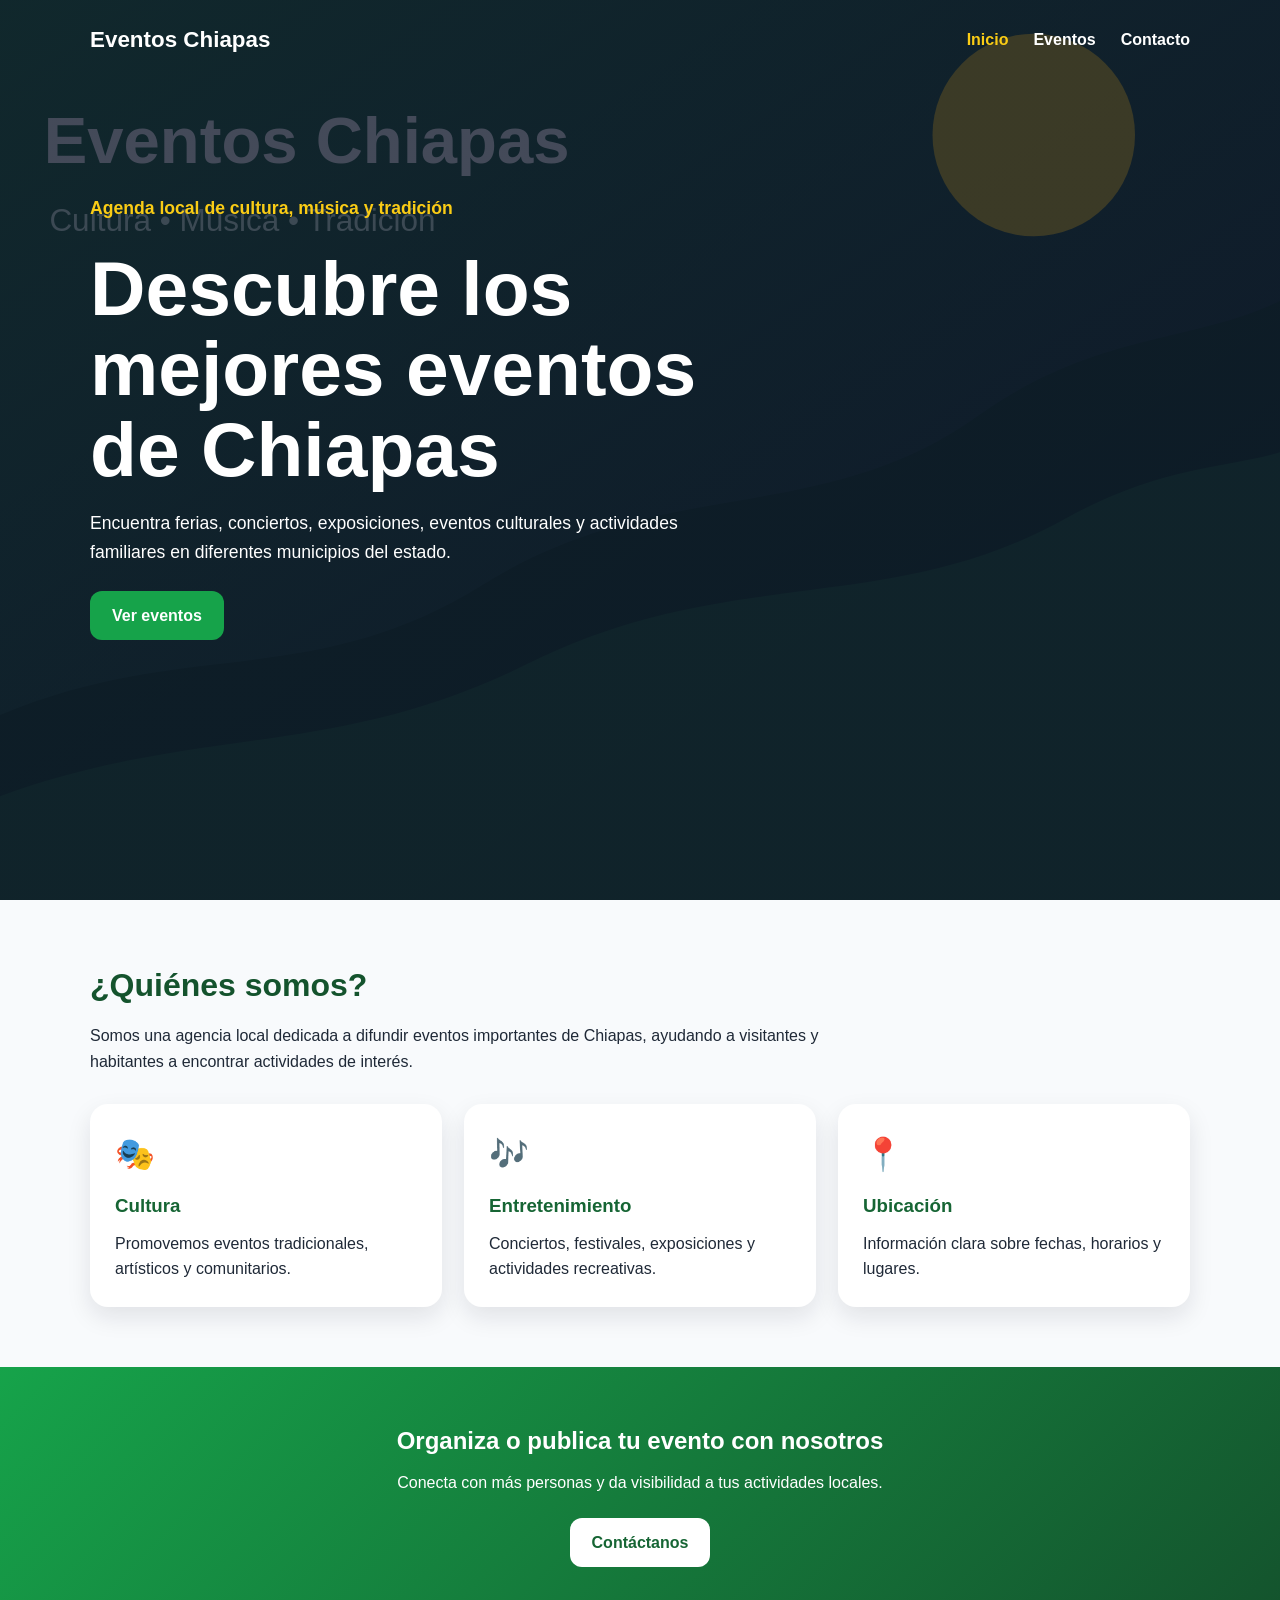
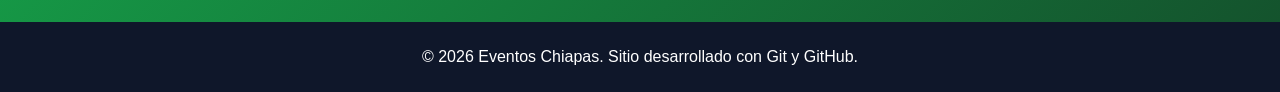
==== index.html @ 4dd18655 "Estructura inicial del sitio web" ====
<!DOCTYPE html>
<html lang="es">
<head>
  <meta charset="UTF-8" />
  <meta name="viewport" content="width=device-width, initial-scale=1.0" />
  <title>Eventos Chiapas | Inicio</title>
  <link rel="stylesheet" href="css/style.css" />
</head>
<body>
  <header class="header">
    <nav class="navbar">
      <a href="index.html" class="logo">Eventos Chiapas</a>
      <button class="menu-btn" id="menuBtn">☰</button>
      <ul class="nav-links" id="navLinks">
        <li><a href="index.html" class="active">Inicio</a></li>
        <li><a href="eventos.html">Eventos</a></li>
        <li><a href="contacto.html">Contacto</a></li>
      </ul>
    </nav>

    <section class="hero">
      <div class="hero-content">
        <p class="tag">Agenda local de cultura, música y tradición</p>
        <h1>Descubre los mejores eventos de Chiapas</h1>
        <p>
          Encuentra ferias, conciertos, exposiciones, eventos culturales y actividades familiares
          en diferentes municipios del estado.
        </p>
        <a href="eventos.html" class="btn">Ver eventos</a>
      </div>
    </section>
  </header>

  <main>
    <section class="section">
      <h2>¿Quiénes somos?</h2>
      <p class="section-text">
        Somos una agencia local dedicada a difundir eventos importantes de Chiapas,
        ayudando a visitantes y habitantes a encontrar actividades de interés.
      </p>

      <div class="cards">
        <article class="card">
          <span>🎭</span>
          <h3>Cultura</h3>
          <p>Promovemos eventos tradicionales, artísticos y comunitarios.</p>
        </article>

        <article class="card">
          <span>🎶</span>
          <h3>Entretenimiento</h3>
          <p>Conciertos, festivales, exposiciones y actividades recreativas.</p>
        </article>

        <article class="card">
          <span>📍</span>
          <h3>Ubicación</h3>
          <p>Información clara sobre fechas, horarios y lugares.</p>
        </article>
      </div>
    </section>

    <section class="banner">
      <h2>Organiza o publica tu evento con nosotros</h2>
      <p>Conecta con más personas y da visibilidad a tus actividades locales.</p>
      <a href="contacto.html" class="btn btn-light">Contáctanos</a>
    </section>
  </main>

  <footer class="footer">
    <p>&copy; 2026 Eventos Chiapas. Sitio desarrollado con Git y GitHub.</p>
  </footer>

  <script src="js/script.js"></script>
</body>
</html>
---- css/style.css ----
* {
  box-sizing: border-box;
  margin: 0;
  padding: 0;
}

body {
  font-family: Arial, Helvetica, sans-serif;
  color: #1f2937;
  background-color: #f8fafc;
  line-height: 1.6;
}

a {
  text-decoration: none;
}

.header {
  min-height: 100vh;
  background: linear-gradient(rgba(15, 23, 42, 0.78), rgba(15, 23, 42, 0.78)),
    url("../img/chiapas-eventos.svg");
  background-size: cover;
  background-position: center;
  color: #ffffff;
}

.navbar {
  width: min(1100px, 92%);
  margin: auto;
  padding: 22px 0;
  display: flex;
  justify-content: space-between;
  align-items: center;
}

.logo {
  color: #ffffff;
  font-size: 1.4rem;
  font-weight: 800;
}

.nav-links {
  list-style: none;
  display: flex;
  gap: 25px;
}

.nav-links a {
  color: #ffffff;
  font-weight: 600;
}

.nav-links a:hover,
.nav-links a.active {
  color: #facc15;
}

.menu-btn {
  display: none;
  background: none;
  color: #ffffff;
  border: none;
  font-size: 1.8rem;
  cursor: pointer;
}

.hero {
  width: min(1100px, 92%);
  margin: auto;
  min-height: 75vh;
  display: flex;
  align-items: center;
}

.hero-content {
  max-width: 650px;
}

.tag {
  color: #facc15;
  font-weight: 700;
  margin-bottom: 12px;
}

.hero h1 {
  font-size: clamp(2.3rem, 6vw, 4.8rem);
  line-height: 1.05;
  margin-bottom: 20px;
}

.hero p {
  margin-bottom: 25px;
  font-size: 1.1rem;
}

.btn {
  display: inline-block;
  background: #16a34a;
  color: #ffffff;
  padding: 12px 22px;
  border-radius: 12px;
  border: none;
  font-weight: 700;
  cursor: pointer;
  transition: transform 0.2s ease, background 0.2s ease;
}

.btn:hover {
  background: #15803d;
  transform: translateY(-2px);
}

.btn-light {
  background: #ffffff;
  color: #166534;
}

.section {
  width: min(1100px, 92%);
  margin: 60px auto;
}

.section h2 {
  font-size: 2rem;
  margin-bottom: 12px;
  color: #14532d;
}

.section-text {
  max-width: 750px;
  margin-bottom: 30px;
}

.cards {
  display: grid;
  grid-template-columns: repeat(3, 1fr);
  gap: 22px;
}

.card,
.event-card,
.contact-info,
.contact-form {
  background: #ffffff;
  padding: 25px;
  border-radius: 18px;
  box-shadow: 0 10px 25px rgba(15, 23, 42, 0.1);
}

.card span {
  font-size: 2rem;
}

.card h3 {
  margin: 10px 0;
  color: #166534;
}

.banner {
  text-align: center;
  background: linear-gradient(135deg, #16a34a, #14532d);
  color: #ffffff;
  padding: 55px 20px;
}

.banner p {
  margin: 10px 0 22px;
}

.page-header {
  background: linear-gradient(135deg, #14532d, #16a34a);
  color: #ffffff;
}

.page-title {
  width: min(1100px, 92%);
  margin: auto;
  padding: 50px 0 65px;
}

.page-title h1 {
  font-size: clamp(2.1rem, 5vw, 3.8rem);
}

.event-grid {
  display: grid;
  gap: 22px;
}

.event-card {
  display: flex;
  gap: 22px;
  align-items: center;
}

.event-date {
  min-width: 75px;
  min-height: 75px;
  background: #dcfce7;
  color: #14532d;
  border-radius: 16px;
  display: grid;
  place-items: center;
  text-align: center;
}

.event-date strong {
  font-size: 1.8rem;
  line-height: 1;
}

.event-date span {
  font-weight: 700;
}

.event-card h2 {
  color: #14532d;
  margin-bottom: 6px;
}

.contact-layout {
  display: grid;
  grid-template-columns: 1fr 1.2fr;
  gap: 25px;
  align-items: start;
}

.contact-info p {
  margin: 13px 0;
}

.contact-form {
  display: grid;
  gap: 12px;
}

.contact-form label {
  font-weight: 700;
}

.contact-form input,
.contact-form textarea {
  width: 100%;
  padding: 12px;
  border: 1px solid #cbd5e1;
  border-radius: 10px;
  font: inherit;
}

.footer {
  text-align: center;
  background: #0f172a;
  color: #ffffff;
  padding: 22px;
}

@media (max-width: 768px) {
  .menu-btn {
    display: block;
  }

  .nav-links {
    position: absolute;
    top: 72px;
    left: 0;
    right: 0;
    background: #14532d;
    flex-direction: column;
    text-align: center;
    padding: 20px;
    display: none;
  }

  .nav-links.show {
    display: flex;
  }

  .cards,
  .contact-layout {
    grid-template-columns: 1fr;
  }

  .event-card {
    align-items: flex-start;
  }
}
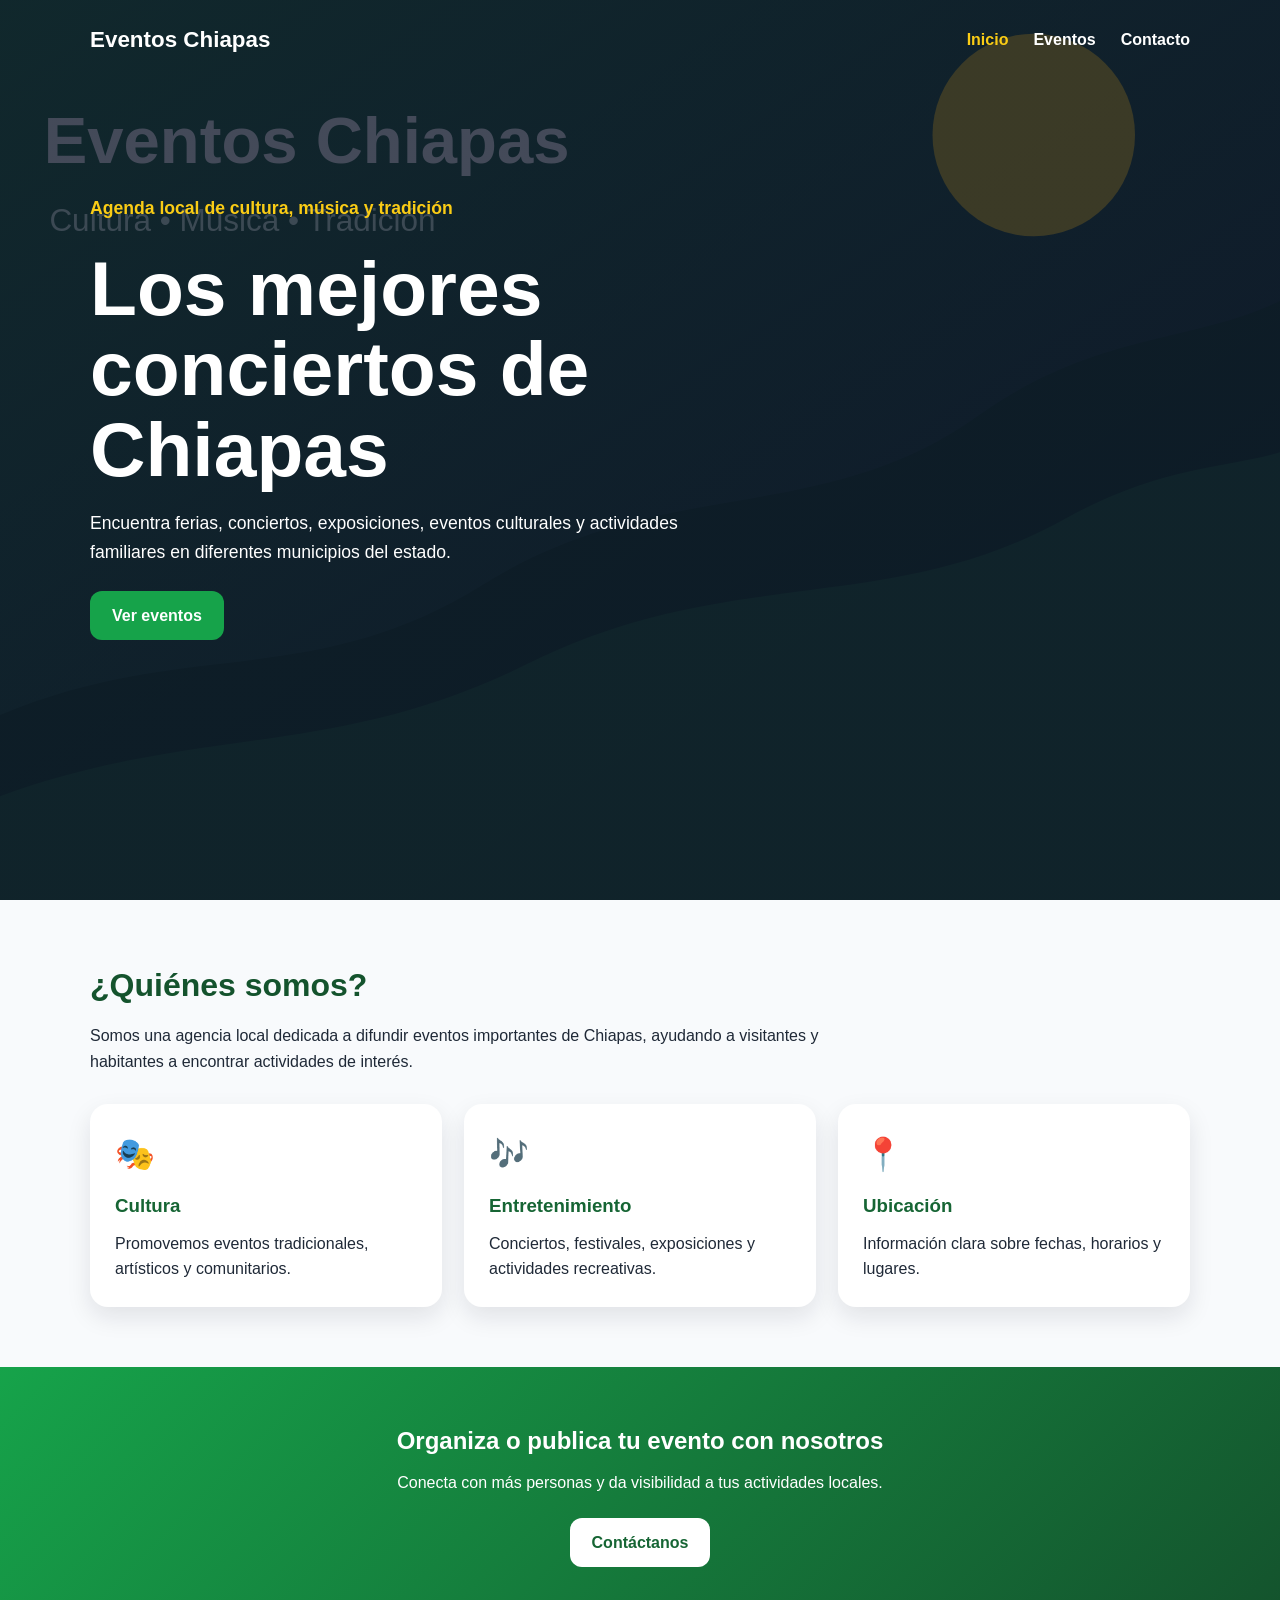
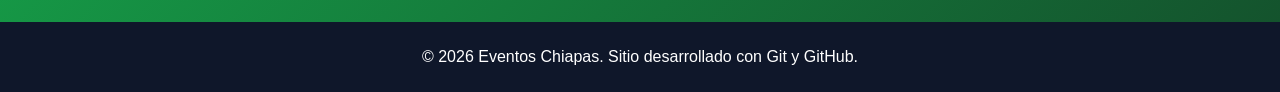
==== commit fba1dc9e: "Modifica titulo principal desde conflicto A" ====
--- a/index.html
+++ b/index.html
@@ -21,7 +21,7 @@
     <section class="hero">
       <div class="hero-content">
         <p class="tag">Agenda local de cultura, música y tradición</p>
-        <h1>Descubre los mejores eventos de Chiapas</h1>
+        <h1>Los mejores conciertos de Chiapas</h1>
         <p>
           Encuentra ferias, conciertos, exposiciones, eventos culturales y actividades familiares
           en diferentes municipios del estado.
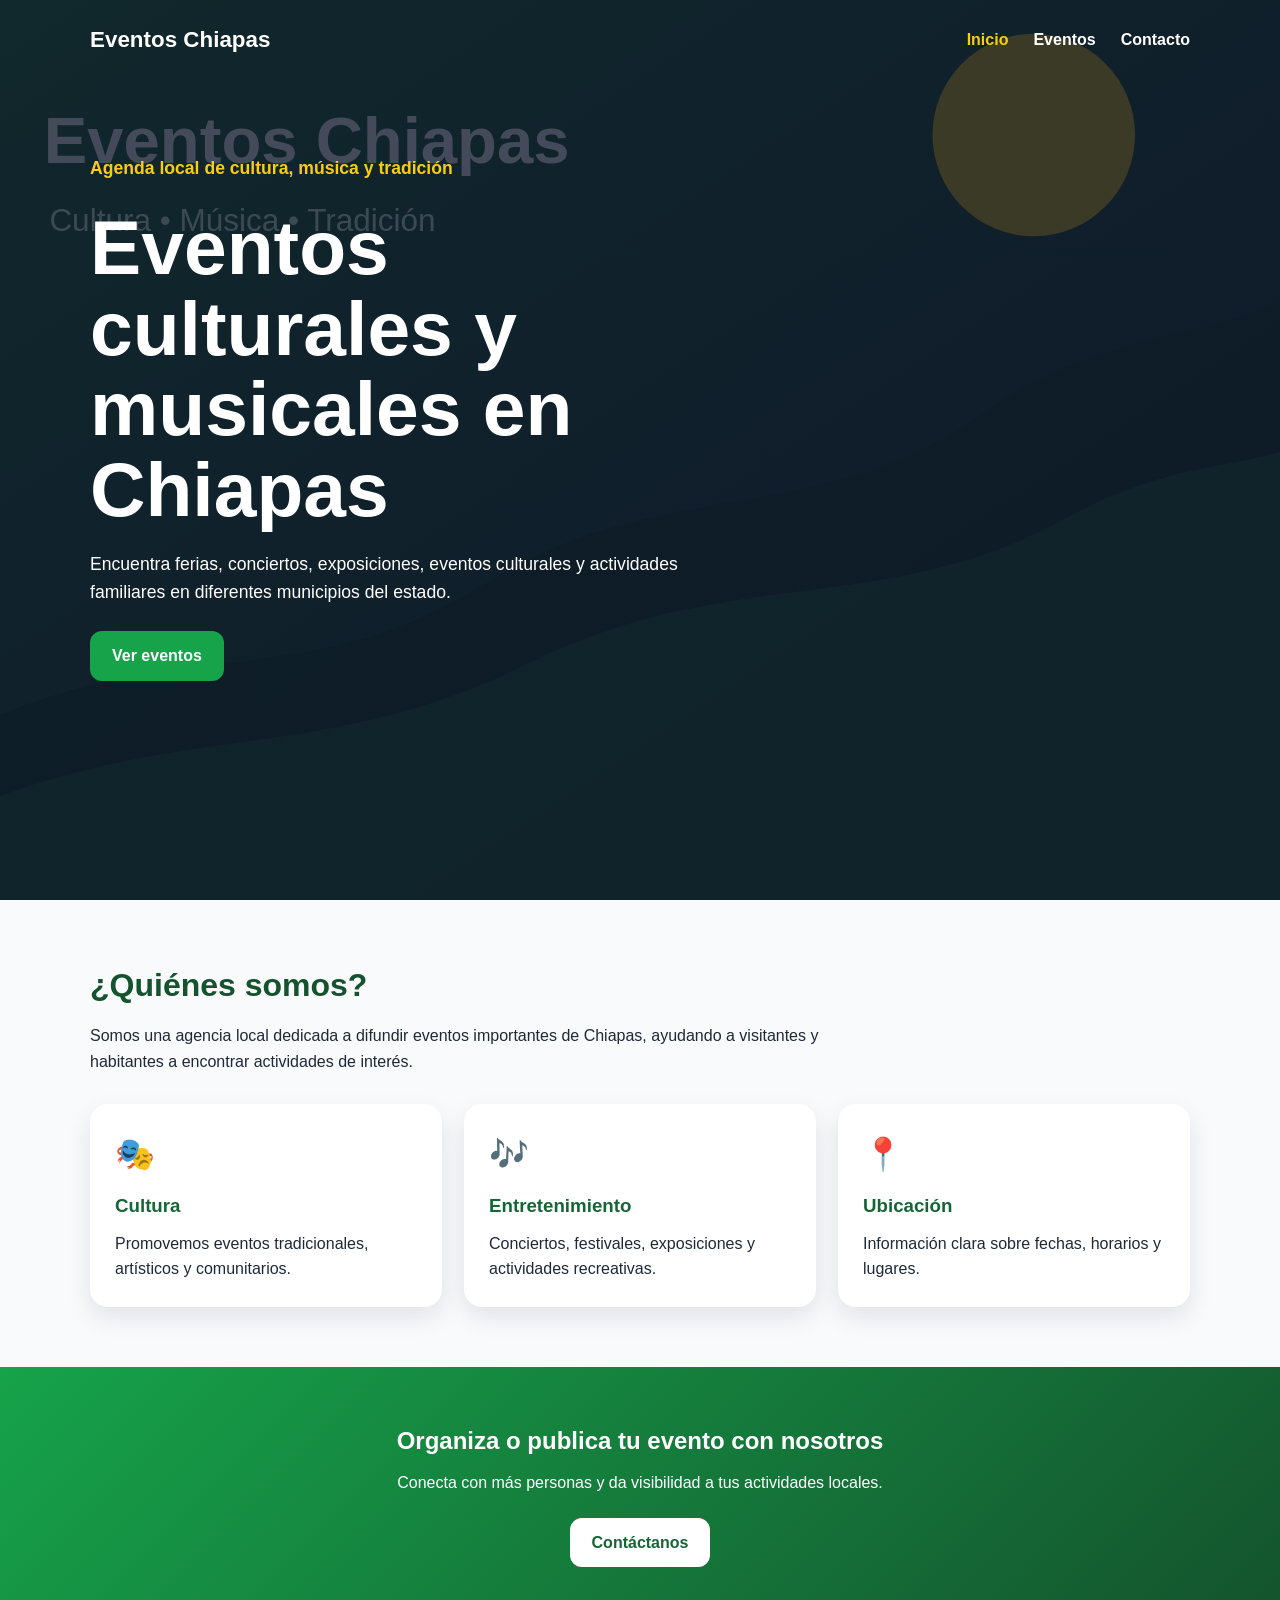
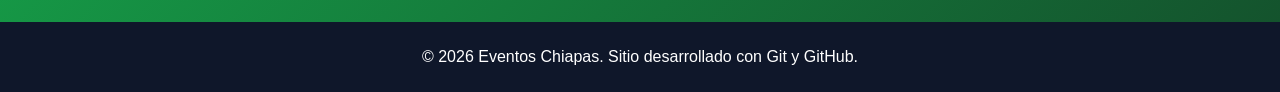
==== commit d71b28d0: "Modifica titulo principal desde conflicto B" ====
--- a/index.html
+++ b/index.html
@@ -21,7 +21,7 @@
     <section class="hero">
       <div class="hero-content">
         <p class="tag">Agenda local de cultura, música y tradición</p>
-        <h1>Los mejores conciertos de Chiapas</h1>
+      <h1>Eventos culturales y musicales en Chiapas</h1>
         <p>
           Encuentra ferias, conciertos, exposiciones, eventos culturales y actividades familiares
           en diferentes municipios del estado.
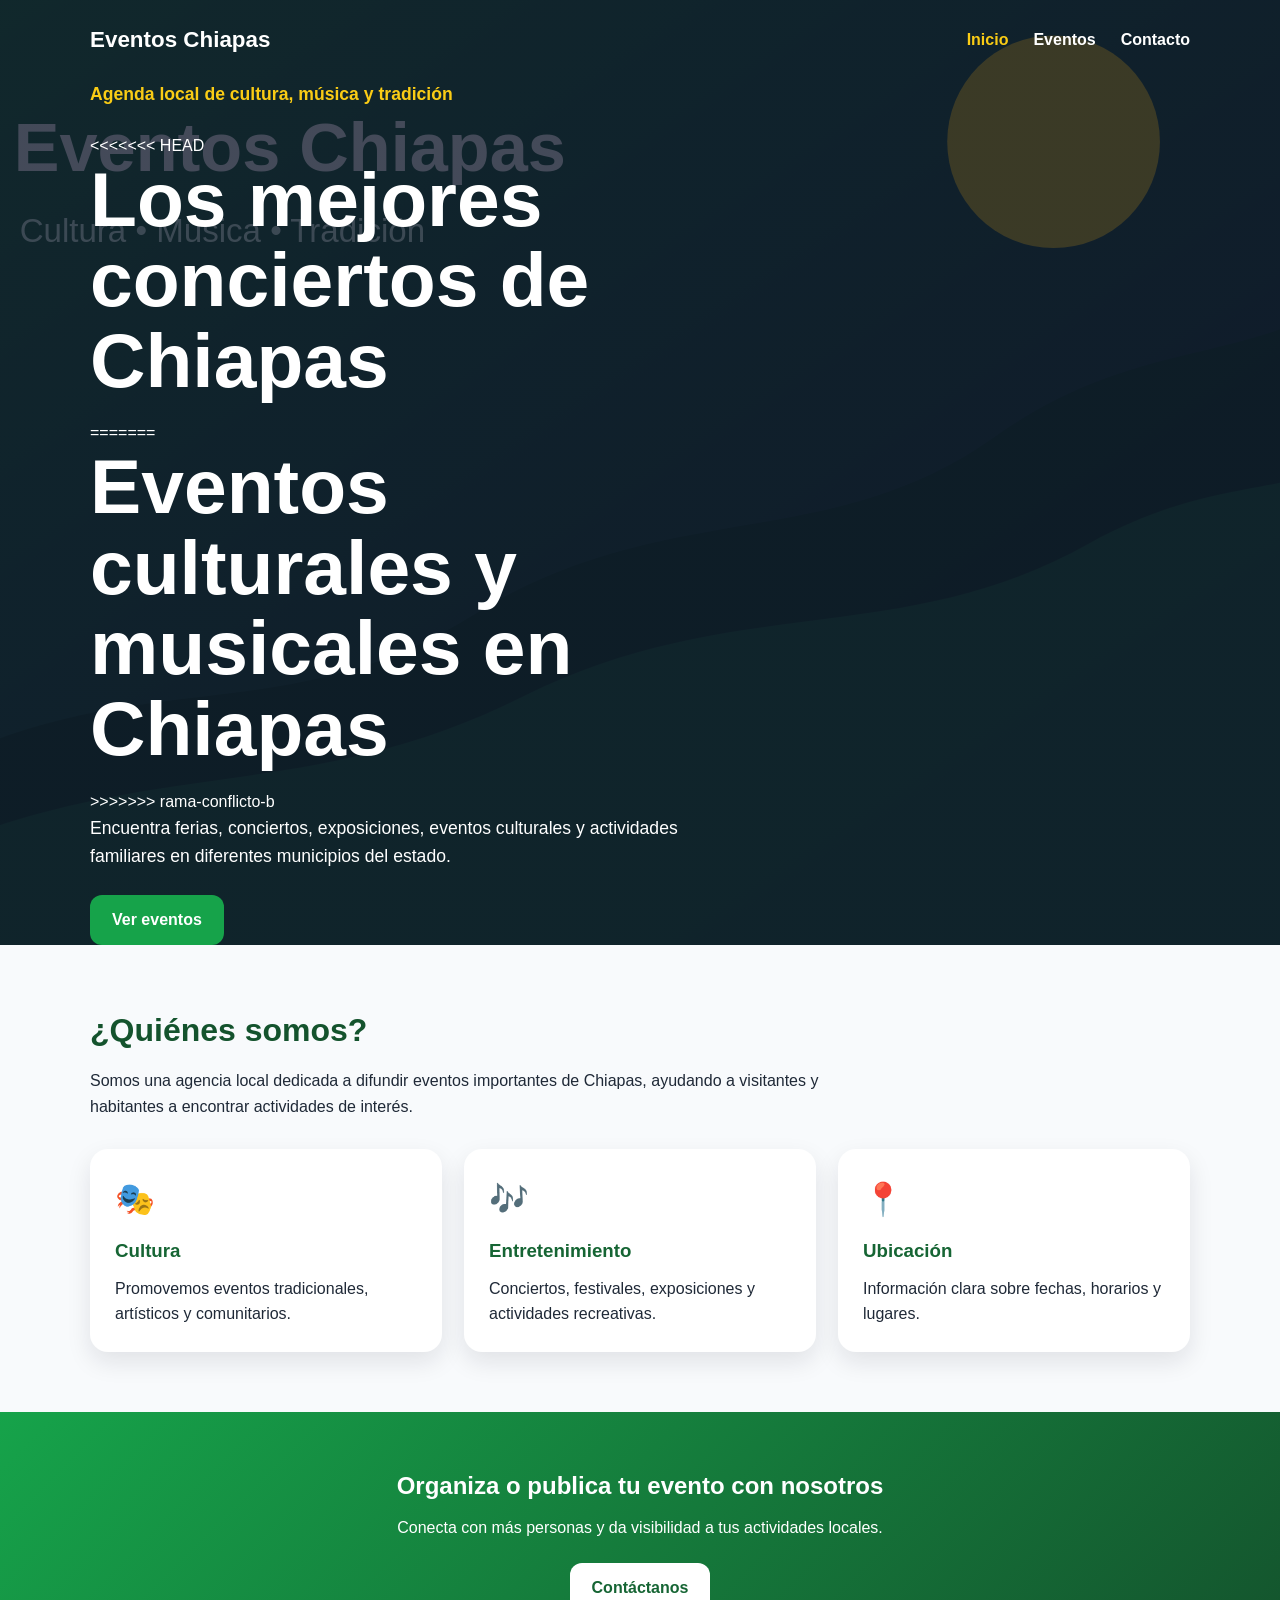
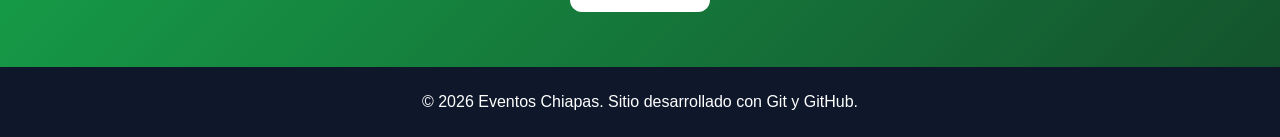
==== commit a072f7a4: "Resuelve conflicto entre ramas" ====
--- a/index.html
+++ b/index.html
@@ -21,7 +21,11 @@
     <section class="hero">
       <div class="hero-content">
         <p class="tag">Agenda local de cultura, música y tradición</p>
+<<<<<<< HEAD
+        <h1>Los mejores conciertos de Chiapas</h1>
+=======
       <h1>Eventos culturales y musicales en Chiapas</h1>
+>>>>>>> rama-conflicto-b
         <p>
           Encuentra ferias, conciertos, exposiciones, eventos culturales y actividades familiares
           en diferentes municipios del estado.
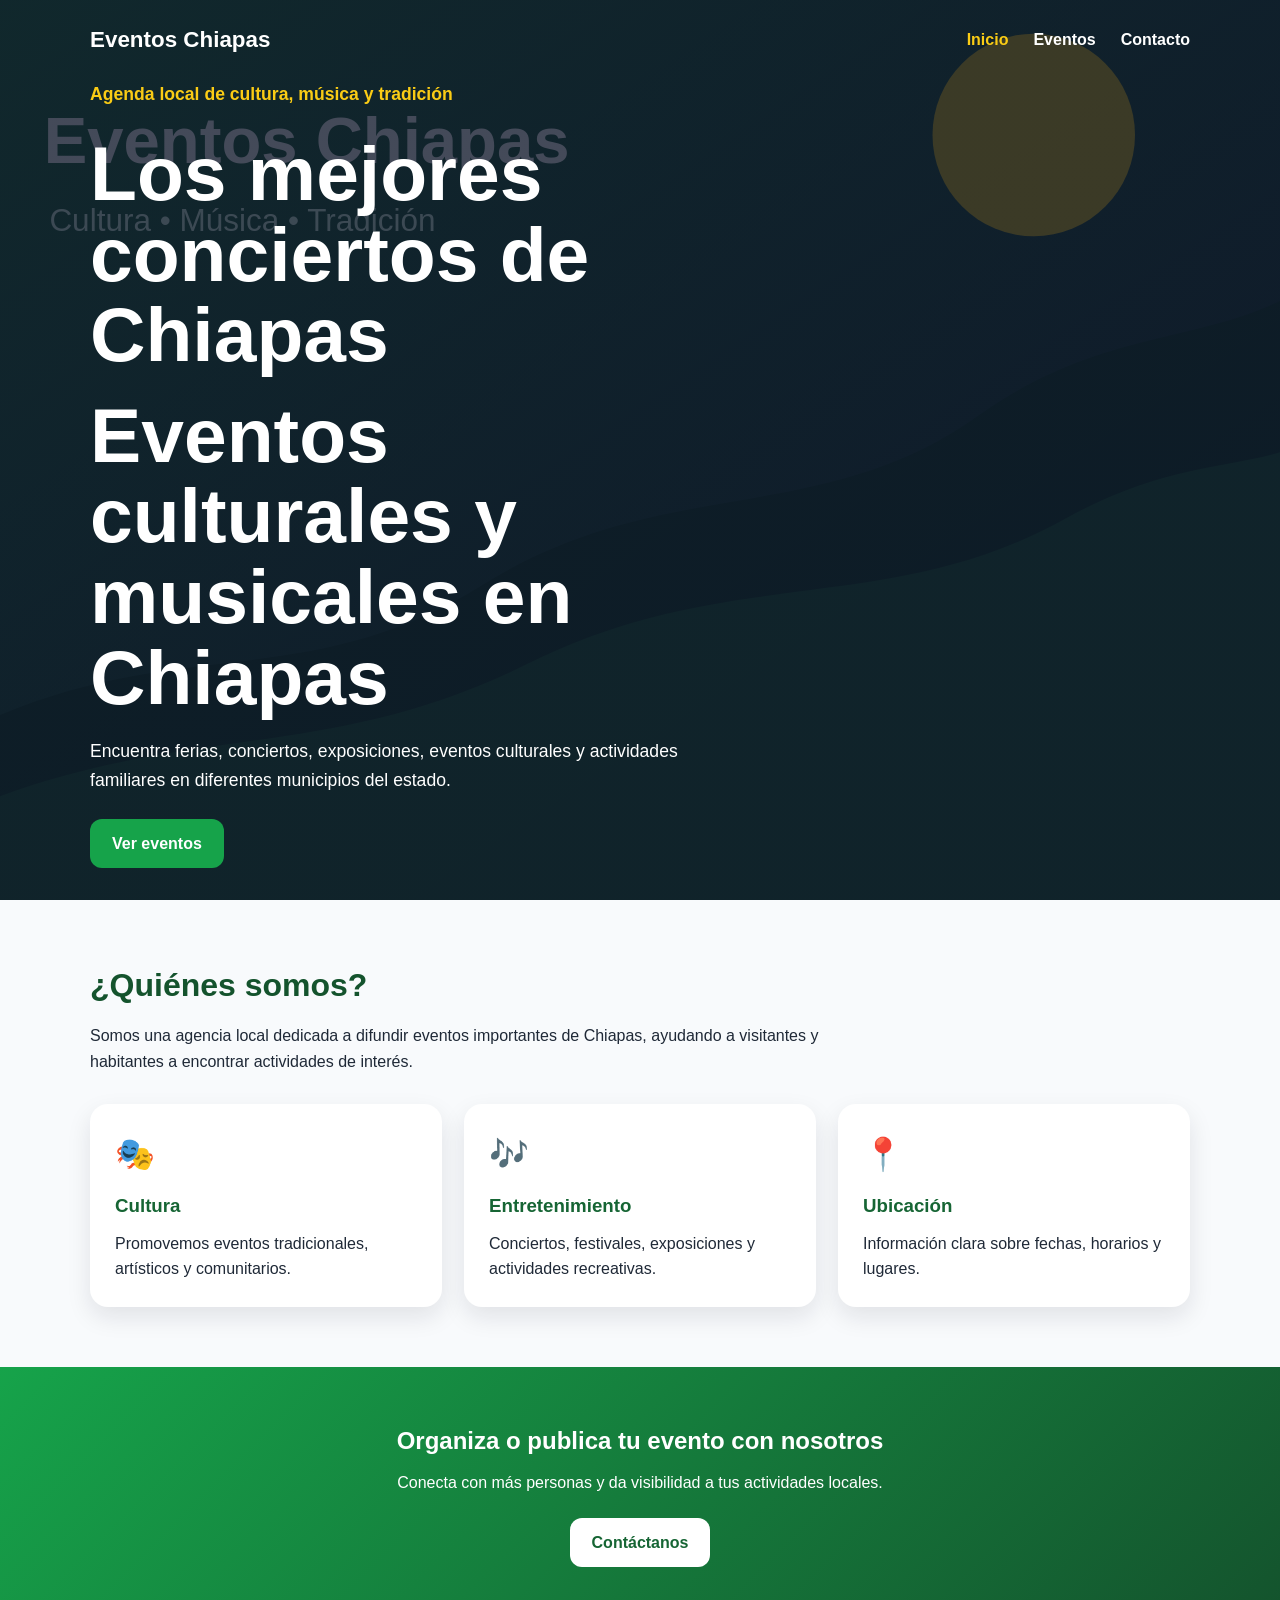
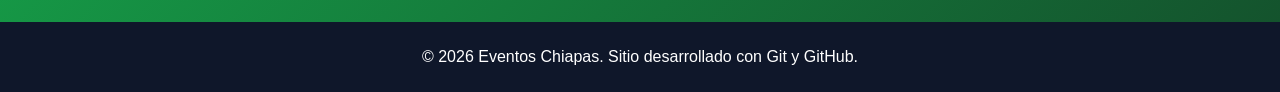
==== commit 0932bdf0: "se agrego los participantes" ====
--- a/index.html
+++ b/index.html
@@ -21,11 +21,11 @@
     <section class="hero">
       <div class="hero-content">
         <p class="tag">Agenda local de cultura, música y tradición</p>
-<<<<<<< HEAD
+
         <h1>Los mejores conciertos de Chiapas</h1>
-=======
+
       <h1>Eventos culturales y musicales en Chiapas</h1>
->>>>>>> rama-conflicto-b
+ 
         <p>
           Encuentra ferias, conciertos, exposiciones, eventos culturales y actividades familiares
           en diferentes municipios del estado.
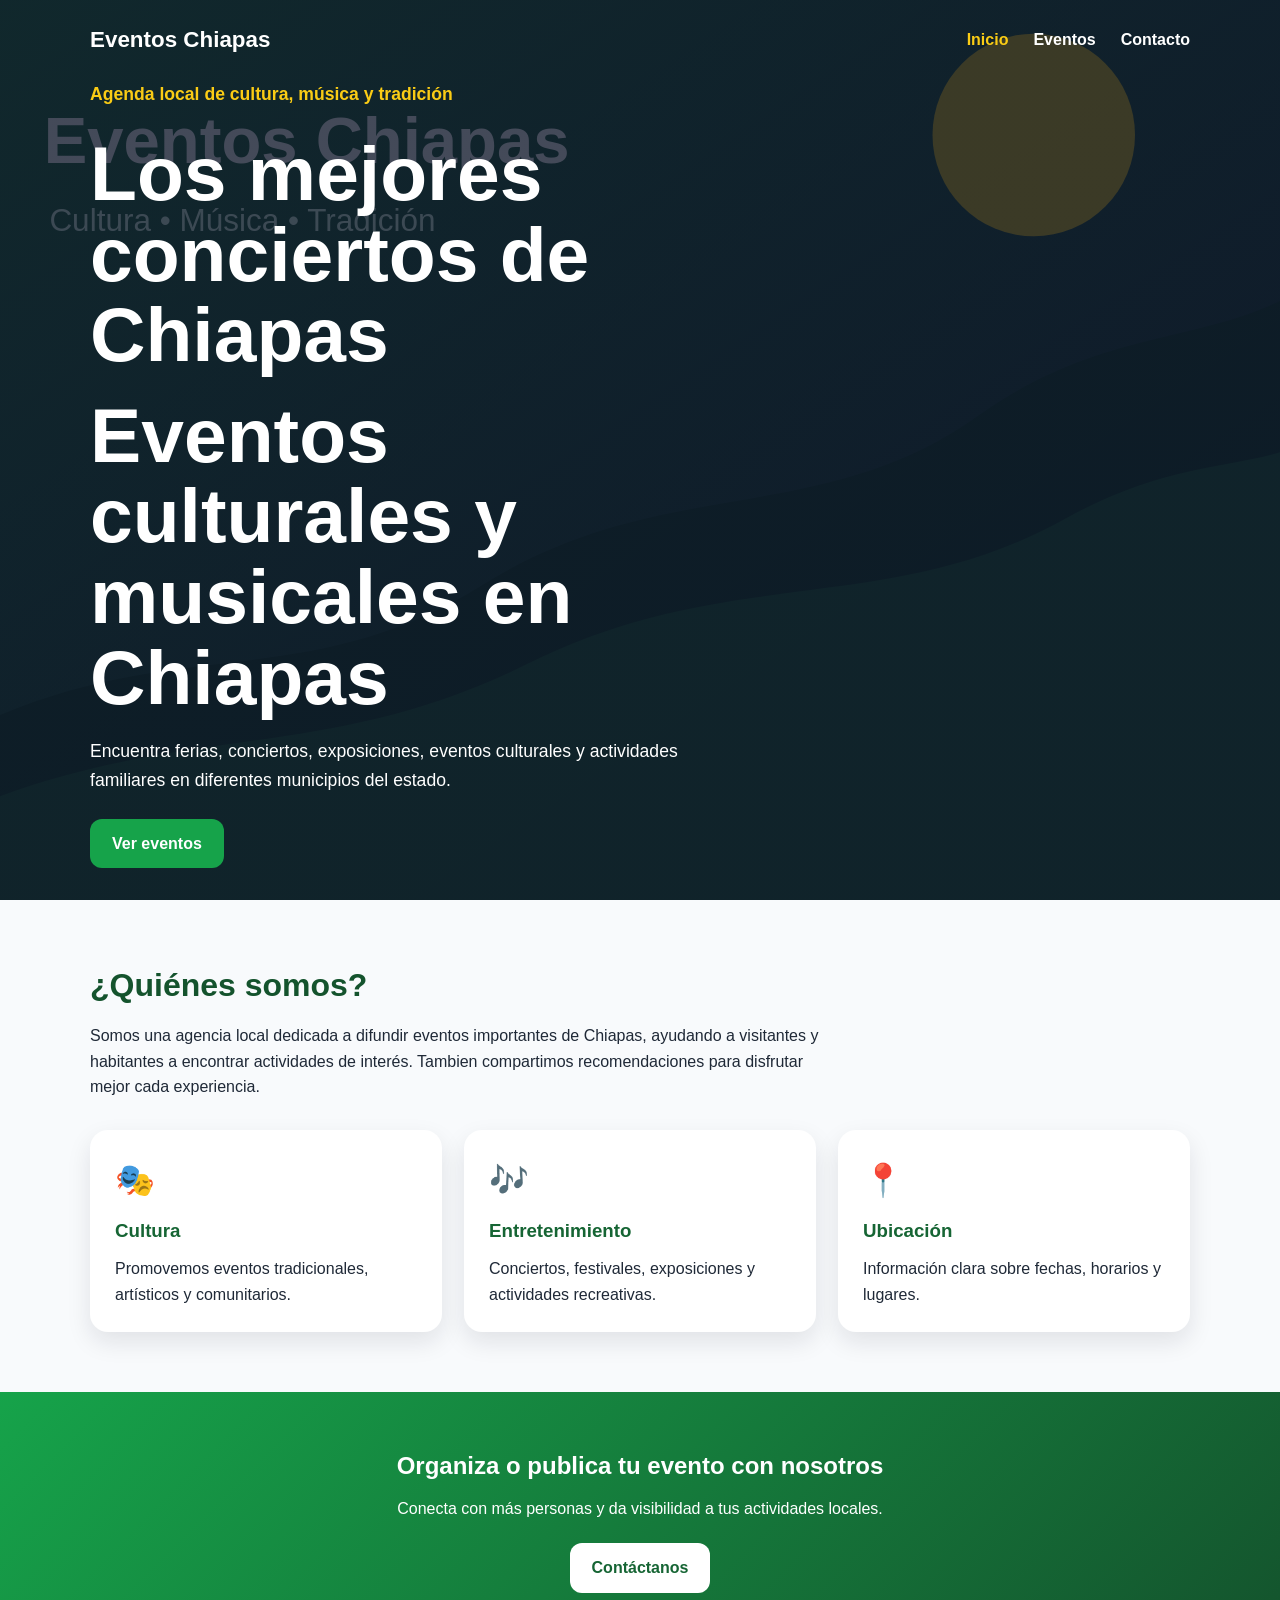
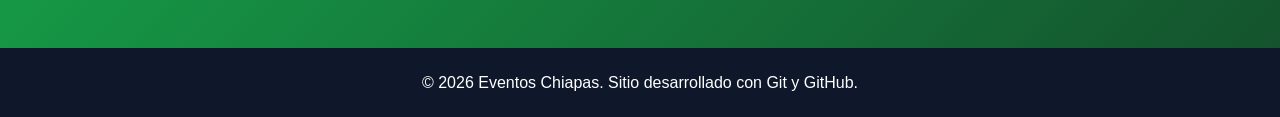
==== commit 28bae91c: "Agrega recomendacion en seccion quienes somos" ====
--- a/index.html
+++ b/index.html
@@ -41,6 +41,7 @@
       <p class="section-text">
         Somos una agencia local dedicada a difundir eventos importantes de Chiapas,
         ayudando a visitantes y habitantes a encontrar actividades de interés.
+        Tambien compartimos recomendaciones para disfrutar mejor cada experiencia.
       </p>
 
       <div class="cards">
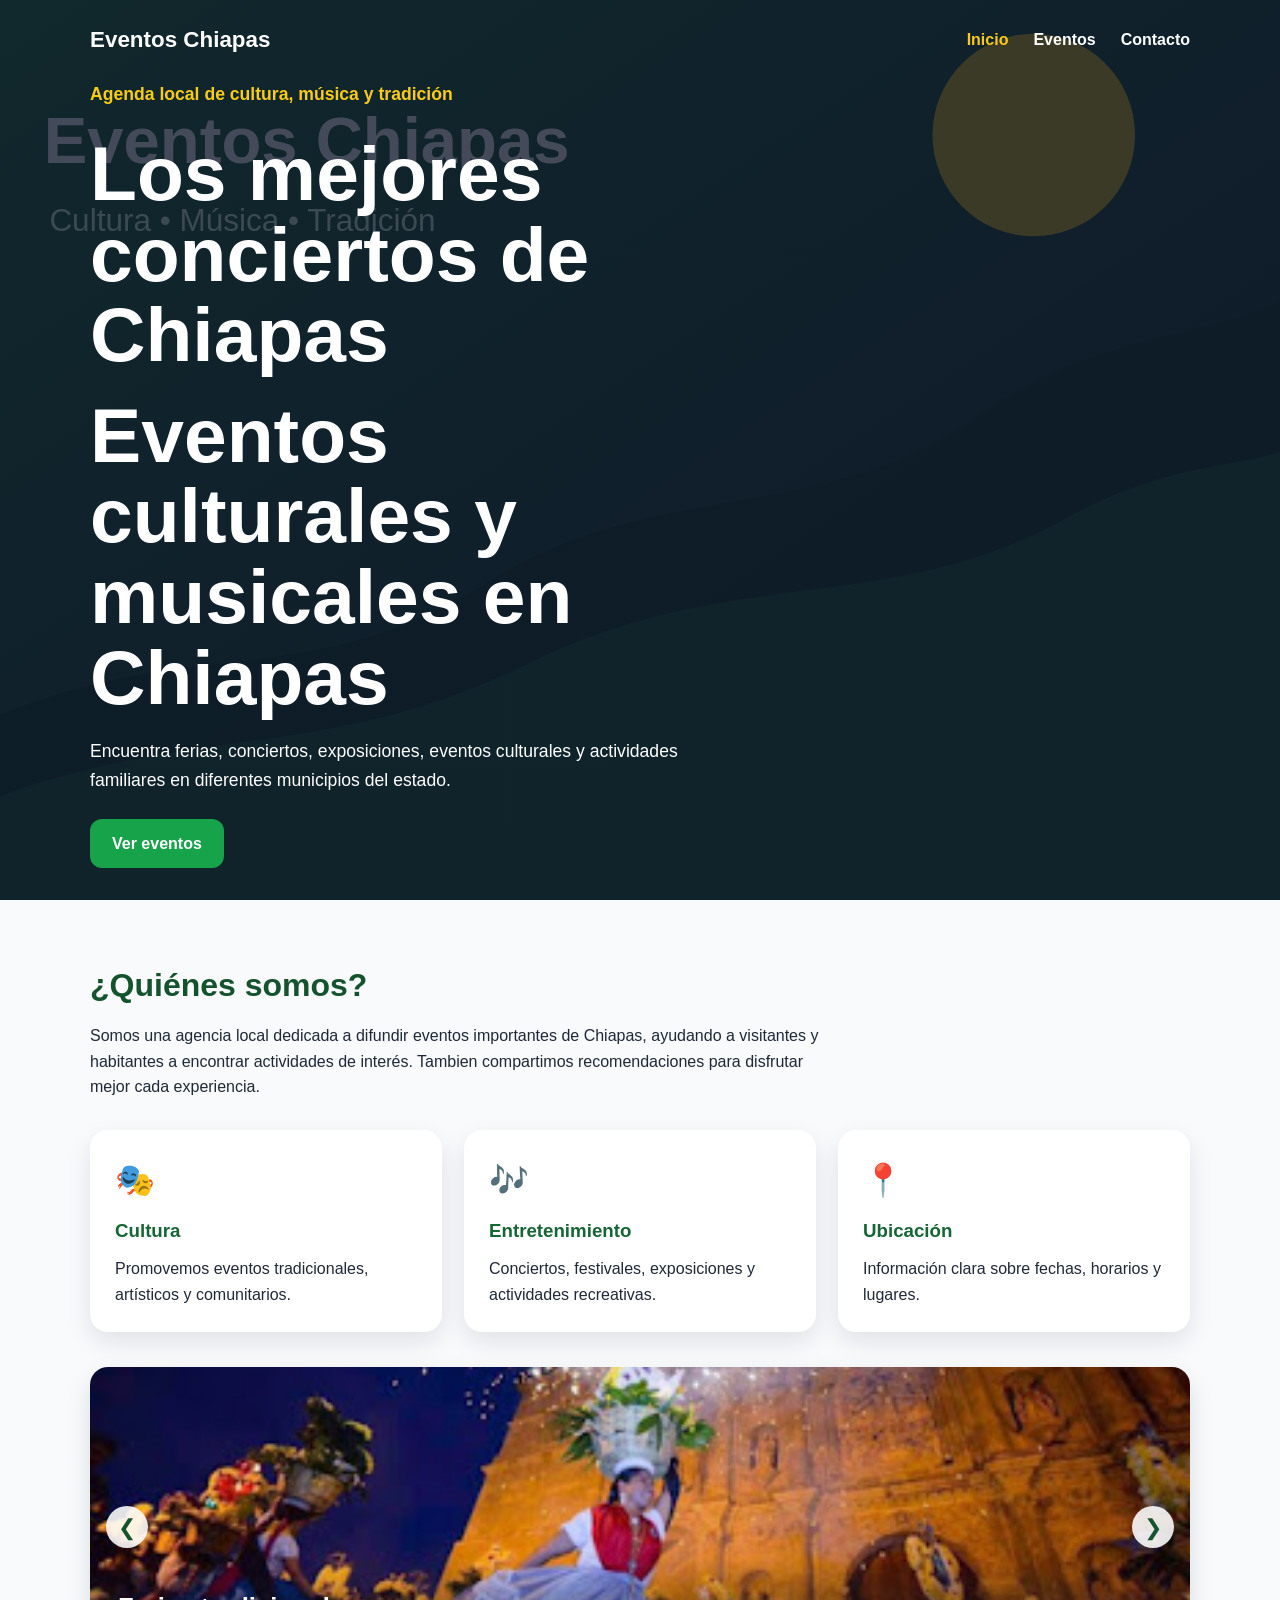
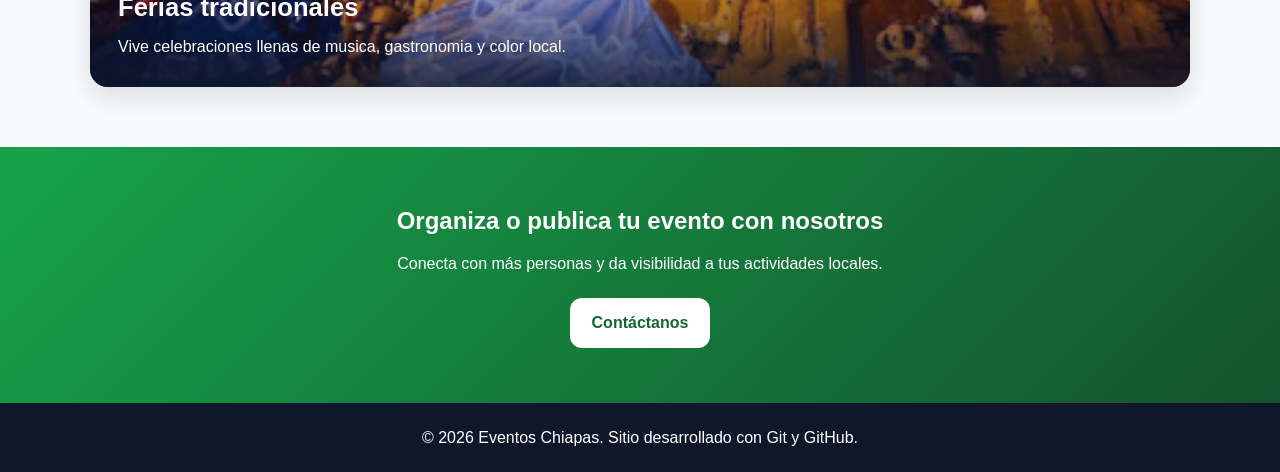
==== commit 4debedf9: "Agrega carrusel de eventos destacados" ====
--- a/index.html
+++ b/index.html
@@ -63,6 +63,38 @@
           <p>Información clara sobre fechas, horarios y lugares.</p>
         </article>
       </div>
+
+      <div class="carousel" aria-label="Eventos destacados">
+        <button class="carousel-btn carousel-prev" type="button" aria-label="Evento anterior">&#10094;</button>
+
+        <div class="carousel-track">
+          <article class="carousel-slide active">
+            <img src="img/tradicional.jpg" alt="Paisaje representativo de eventos en Chiapas" />
+            <div class="carousel-caption">
+              <h3>Ferias tradicionales</h3>
+              <p>Vive celebraciones llenas de musica, gastronomia y color local.</p>
+            </div>
+          </article>
+
+          <article class="carousel-slide">
+            <img src="img/local.jpeg" alt="Escenario cultural en Chiapas" />
+            <div class="carousel-caption">
+              <h3>Conciertos locales</h3>
+              <p>Encuentra presentaciones para disfrutar con amigos y familia.</p>
+            </div>
+          </article>
+
+          <article class="carousel-slide">
+            <img src="img/familiar.jpeg" alt="Actividad familiar en Chiapas" />
+            <div class="carousel-caption">
+              <h3>Actividades familiares</h3>
+              <p>Consulta opciones para recorrer Chiapas y participar en comunidad.</p>
+            </div>
+          </article>
+        </div>
+
+        <button class="carousel-btn carousel-next" type="button" aria-label="Siguiente evento">&#10095;</button>
+      </div>
     </section>
 
     <section class="banner">
--- a/css/style.css
+++ b/css/style.css
@@ -154,6 +154,83 @@
 .card h3 {
   margin: 10px 0;
   color: #166534;
+}
+
+.carousel {
+  position: relative;
+  margin-top: 35px;
+  overflow: hidden;
+  border-radius: 18px;
+  min-height: 320px;
+  box-shadow: 0 10px 25px rgba(15, 23, 42, 0.12);
+}
+
+.carousel-track {
+  position: relative;
+  min-height: 320px;
+}
+
+.carousel-slide {
+  position: absolute;
+  inset: 0;
+  opacity: 0;
+  transition: opacity 0.4s ease;
+}
+
+.carousel-slide.active {
+  opacity: 1;
+  z-index: 1;
+}
+
+.carousel-slide img {
+  width: 100%;
+  height: 320px;
+  display: block;
+  object-fit: cover;
+  background: #dcfce7;
+}
+
+.carousel-caption {
+  position: absolute;
+  left: 0;
+  right: 0;
+  bottom: 0;
+  z-index: 2;
+  padding: 28px;
+  color: #ffffff;
+  background: linear-gradient(transparent, rgba(15, 23, 42, 0.82));
+}
+
+.carousel-caption h3 {
+  font-size: 1.6rem;
+  margin-bottom: 6px;
+}
+
+.carousel-btn {
+  position: absolute;
+  top: 50%;
+  z-index: 3;
+  width: 42px;
+  height: 42px;
+  border: none;
+  border-radius: 50%;
+  color: #14532d;
+  background: rgba(255, 255, 255, 0.88);
+  cursor: pointer;
+  font-size: 1.4rem;
+  transform: translateY(-50%);
+}
+
+.carousel-btn:hover {
+  background: #ffffff;
+}
+
+.carousel-prev {
+  left: 16px;
+}
+
+.carousel-next {
+  right: 16px;
 }
 
 .banner {
@@ -283,4 +360,17 @@
   .event-card {
     align-items: flex-start;
   }
-}
+
+  .carousel,
+  .carousel-track {
+    min-height: 260px;
+  }
+
+  .carousel-slide img {
+    height: 260px;
+  }
+
+  .carousel-caption {
+    padding: 22px;
+  }
+}
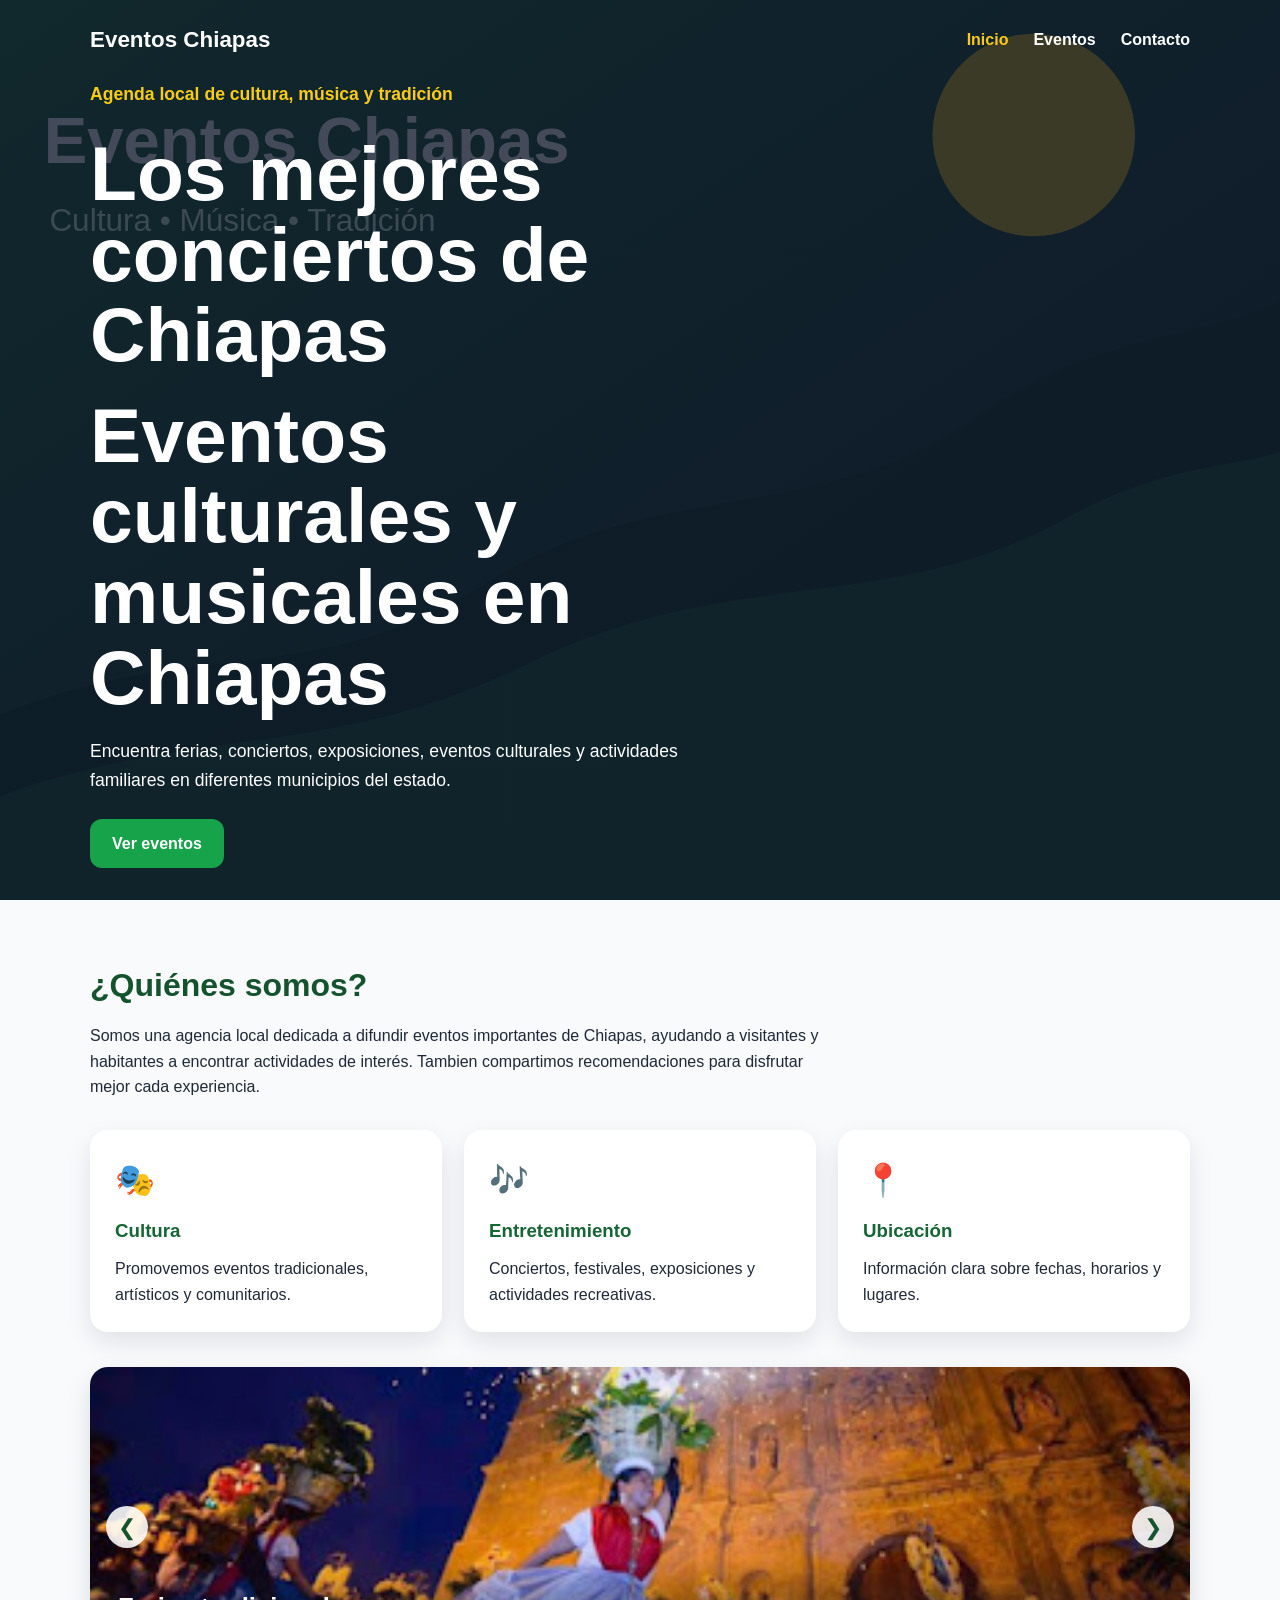
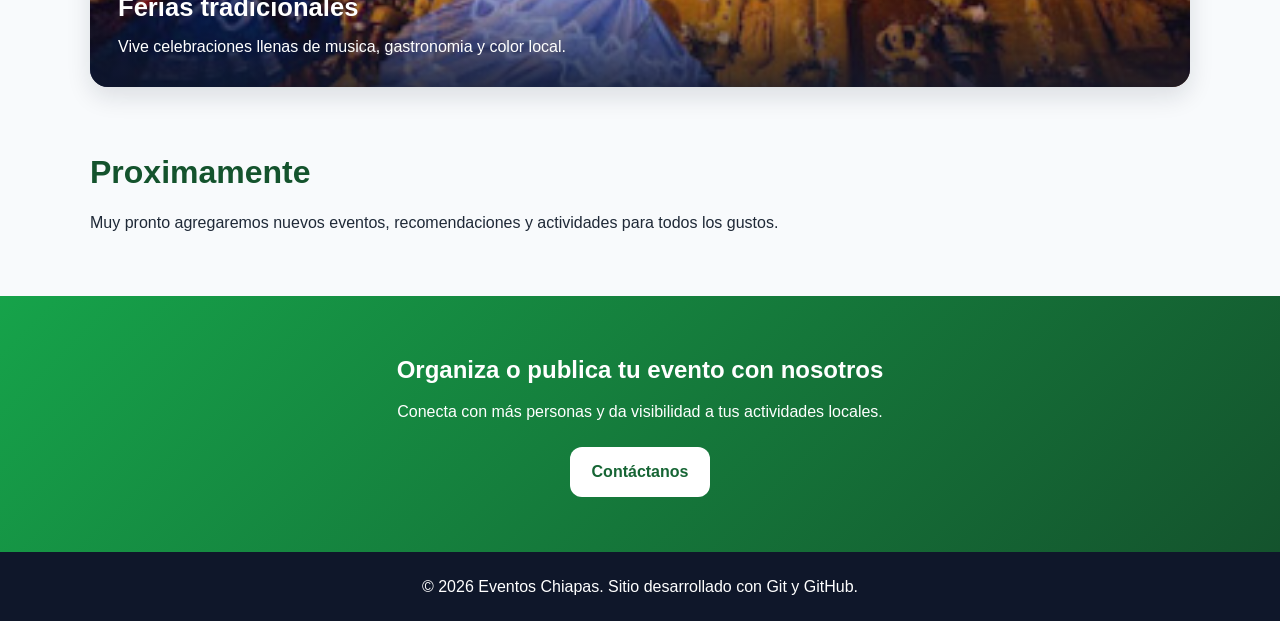
==== commit 0170b45a: "Se agrega seccion de proximos eventos" ====
--- a/index.html
+++ b/index.html
@@ -97,6 +97,13 @@
       </div>
     </section>
 
+    <section class="section">
+      <h2>Proximamente</h2>
+      <p class="section-text">
+        Muy pronto agregaremos nuevos eventos, recomendaciones y actividades para todos los gustos.
+      </p>
+    </section>
+
     <section class="banner">
       <h2>Organiza o publica tu evento con nosotros</h2>
       <p>Conecta con más personas y da visibilidad a tus actividades locales.</p>
